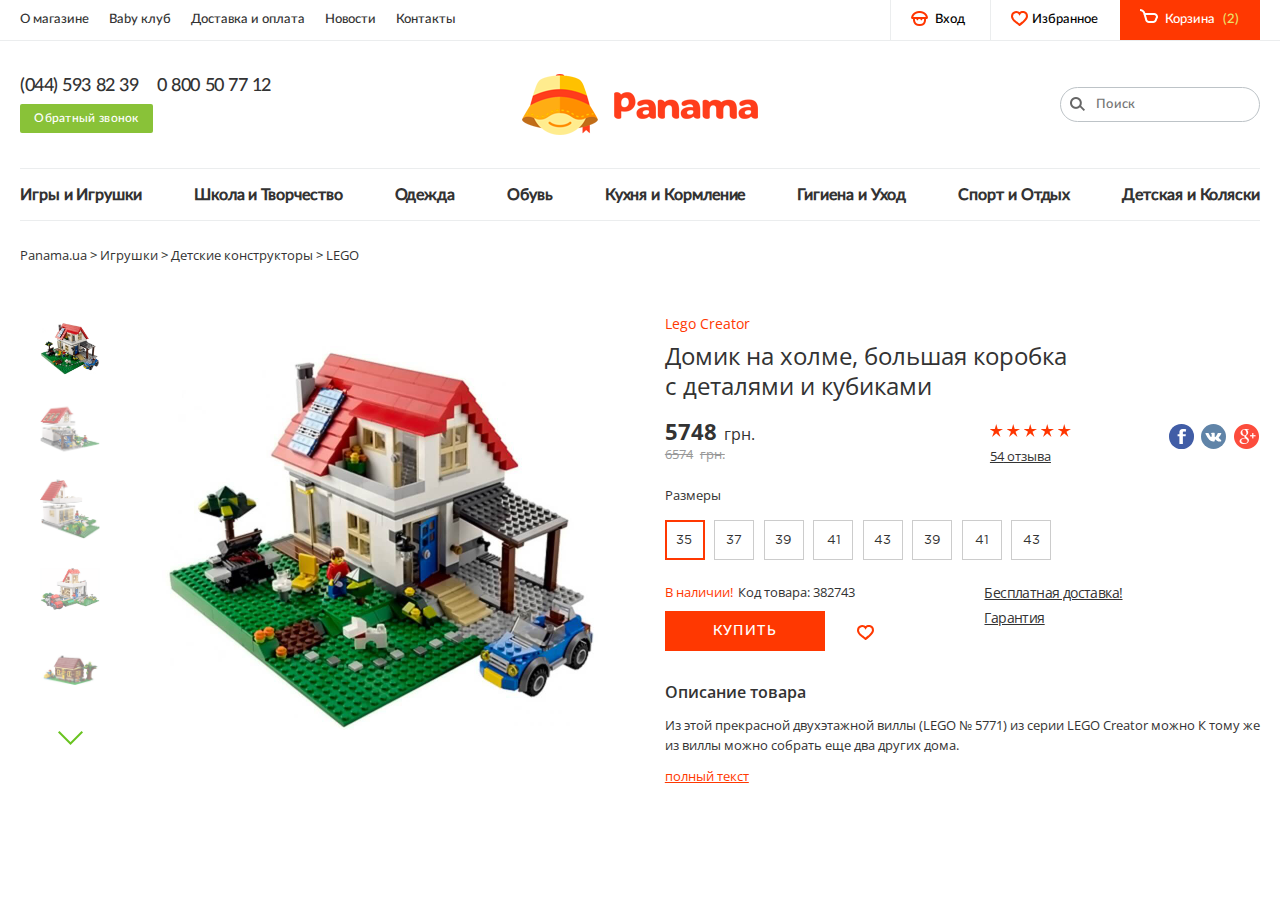
==== shop/index.html @ 935b5dc0 "changed the structure" ====
<!DOCTYPE html>
<html lang="en">

<head>
   <meta charset="UTF-8">
   <meta name="viewport" content="width=device-width, initial-scale=1.0">
   <title>Document</title>
   <style>
      @font-face {
         font-family: Lato;
         src: url(fonts/Lato-Regular.ttf);
         src: url(fonts/Lato-Medium.ttf);
      }

      @font-face {
         font-family: Gotham;
         src: url(fonts/GothamPro.ttf);
      }
   </style>
   <link href="https://fonts.googleapis.com/css?family=Open+Sans:400,600&display=swap" rel="stylesheet">
   <link rel="stylesheet" href="./styles/nullifyingStyle.css">
   <link rel="stylesheet" href="./styles/style.css">
</head>

<body>
   <div class="view container">
      <div class="header">
         <nav class="header__nav">
            <div class="header__nav-item"><a href="#">О магазине</a></div>
            <div class="header__nav-item"><a href="#">Baby клуб</a></div>
            <div class="header__nav-item"><a href="#">Доставка и оплата</a></div>
            <div class="header__nav-item"><a href="#">Новости</a></div>
            <div class="header__nav-item"><a href="#">Контакты</a></div>
         </nav>
         <div class="header__personality">
            <div class="personality__log-in">
               <a href="#">Вход</a>
            </div>
            <div class="personality__favorites">
               <a href="#">Избранное</a>
            </div>
            <div class="personality__basket">
               <a href="#">Корзина
                  <span class="personality__basket-count">(2)</span></a>
            </div>
         </div>
         <div class="header__connect">
            <div class="header__connect-contacts">
               <a class="header__connect-contact" href="tel:0445938239">(044) 593 82 39</a>
               <a class="header__connect-contact" href="tel:0800507712">0 800 50 77 12</a>
            </div>
            <div>
               <a href="#" class="header__connect-btn rus">Обратный звонок</a>
               <a href="#" class="header__connect-btn eng">Callback</a>

            </div>
         </div>
         <div class="header__logo">
            <img class="header__logo-img" src="./images/logo.png" alt="Panama">
         </div>
         <div class="header__search-field">
            <input type="text" class="header__search-field-inner" placeholder="Поиск">
         </div>
         <nav class="header__content-nav">
            <div class="burger"></div>
            <div class="header__content-nav-list">
               <div><a href="#" class="header__content-nav-item">Игры и Игрушки</a></div>
               <div><a href="#" class="header__content-nav-item">Школа и Творчество</a></div>
               <div><a href="#" class="header__content-nav-item">Одежда</a></div>
               <div><a href="#" class="header__content-nav-item">Обувь</a></div>
               <div><a href="#" class="header__content-nav-item">Кухня и Кормление</a></div>
               <div><a href="#" class="header__content-nav-item">Гигиена и Уход</a></div>
               <div><a href="#" class="header__content-nav-item">Спорт и Отдых</a></div>
               <div><a href="#" class="header__content-nav-item">Детская и Коляски</a></div>
   
            </div>
         </nav>
      </div>
      <div class="title">
         <div class="title__wrap">
            <div class="title__category">Lego Creator</div>
            <div class="title__text">Домик на холме, большая коробка с деталями и кубиками</div>
         </div>
      </div>
      <div class="slider">
         <div class="path">
            Panama.ua > Игрушки > Детские конструкторы > LEGO
         </div>
         <div class="slider__wrapper">
            <div class="slider-small">
               <div class="slider-small__item">
                  <img src="images/slides/slide1.jpg" width="60" height="60" alt="">
               </div>
               <div class="slider-small__item">
                  <img src="images/slides/slide2.jpg" width="60" height="60" alt="">
               </div>
               <div class="slider-small__item">
                  <img src="images/slides/slide3.jpg" width="60" height="60" alt="">
               </div>
               <div class="slider-small__item">
                  <img src="images/slides/slide4.jpg" width="60" height="60" alt="">
               </div>
               <div class="slider-small__item">
                  <img src="images/slides/slide5.jpg" width="60" height="60" alt="">
               </div>
               <div class="slider-small__item">
                  <img src="images/slides/slide6.jpg" width="60" height="60" alt="">
               </div>
            </div>
            <div class="slider-big">
               <div class="slider-big__item">
                  <img class="slider-big__img" src="images/slides/slide1.jpg" alt="">
               </div>
               <div class="slider-big__item">
                  <img class="slider-big__img" src="images/slides/slide2.jpg" alt="">
               </div>
               <div class="slider-big__item">
                  <img class="slider-big__img" src="images/slides/slide3.jpg" alt="">
               </div>
               <div class="slider-big__item">
                  <img class="slider-big__img" src="images/slides/slide4.jpg" alt="">
               </div>
               <div class="slider-big__item">
                  <img class="slider-big__img" src="images/slides/slide5.jpg" alt="">
               </div>
               <div class="slider-big__item">
                  <img class="slider-big__img" src="images/slides/slide6.jpg" alt="">
               </div>
            </div>
         </div>
      </div>
      <div class="about">
         <div class="about__top">
            <div class="about__top-prices">
               <div class="about__top-pricelow"><span class="cost">5748</span>грн.</div>
               <div class="about__top-pricehigh"><span class="cost">6574</span>грн.</div>
            </div>
            <div class="about__recalls">
               <ul class="about__rating">
                  <li class="about__star"></li>
                  <li class="about__star"></li>
                  <li class="about__star"></li>
                  <li class="about__star"></li>
                  <li class="about__star"></li>
               </ul>
               <a href="#" class="about__recalls-text link"><span class="about__recalls-count">54</span> отзыва</a>
            </div>
         </div>
         <div class="about__socials">
            <a href="#" class="facebook-ref"></a>
            <a href="#" class="vk-ref"></a>
            <a href="#" class="google-ref"></a>
         </div>
         <div class="about__sizes">
            <div class="about__sizes-title">Размеры</div>
            <ul class="about__sizes-list">
               <li class="about__sizes-item active">35</li>
               <li class="about__sizes-item">37</li>
               <li class="about__sizes-item">39</li>
               <li class="about__sizes-item">41</li>
               <li class="about__sizes-item">43</li>
               <li class="about__sizes-item">39</li>
               <li class="about__sizes-item">41</li>
               <li class="about__sizes-item">43</li>
            </ul>
         </div>
         <div class="about__order">
            <div class="about__order-buy">
               <div class="about__order-info">
                  <div class="about__order-availability">В наличии!</div>
                  <div>Код товара:
                     <span class="about__order-sku">382743</span></div>
               </div>
               <button class="about__order-btn">купить</button>
               <button class="about__order-like"></button>
            </div>
         </div>
         <div class="about__advantages">
            <a href="#" class="about__advantages-item link">Бесплатная доставка!</a>
            <a href="#" class="about__advantages-item link">Гарантия</a>
         </div>
         <div class="about__info">
            <div class="about__info-title">Описание товара</div>
            <p class="about__info-visible">
               Из этой прекрасной двухэтажной виллы (LEGO № 5771) из серии LEGO Creator можно К тому же из виллы можно
               собрать еще два других дома.
            </p>
            <p class="about__info-hidden">
               Дополнительные характеристики:
               - работающий дверной звонок со звуком собачьего лая
               - на верхнем этаже камин
               - на вилле есть гараж с машиной
               - на вилле есть площадка для гриля со складным креслом и садовыми растениями
               - в набор входят мини-фигурка и собака
               - 3 разных модели: из виллы можно собрать два других дома
               Размеры: 48х38х95 см
               Возраст: 8+
               Материал: пластмасса
               Производитель: Lego Creator (Дания)
               Сделано в: Дания
               Комплектация: 714 деталей
               Артикул: 5771
            </p>
            <span class="about__info-rolling-up link">полный текст</span>
         </div>
      </div>
   </div>




   <!-- Jquery connection -->
   <script src="https://code.jquery.com/jquery-3.4.1.min.js"></script>
   <!-- Slick slider connection -->
   <script src="js/slick.js"></script>
   <!-- Zoom for slider connection -->
   <script src="js/jquery.zoom.min.js"></script>
   <!-- JS connection -->
   <script src="js/script.js"></script>

</body>

</html>
---- shop/styles/nullifyingStyle.css ----
* {
   padding: 0;
   margin: 0;
   border: 0;
}

*,*::before,*::after {
   -moz-box-sizing: border-box;
   -webkit-box-sizing: border-box;
   box-sizing: border-box;
}

:focus,:active {outline: none;}

a:focus,a:active {outline: none;}

nav,footer,header,aside {display: block;}

html,body {
   height: 100%;
   width: 100%;
   font-size: 100%;
   line-height: 1;
   font-size: 14px;
   -ms-text-size-adjust: 100%;
   -ms-text-size-adjust: 100%;
   -webkit-text-size-adjust: 100%;
}

input,button,textarea {font-family: inherit;}

input::-ms-clear {display: none;}
button {cursor: pointer;}
button::-moz-focus-inner {padding: 0;border: 0;}
a, a:visited {text-decoration: none;}
/* a:hover {text-decoration: none;} mine */
ul li {list-style: none;}
img {vertical-align: top;}

h1,h2,h3,h4,h5,h6 {font-size: inherit;font-weight: 400;}

/* mine */

.link {
   text-decoration: underline;
}
---- shop/styles/style.css ----
body {
  font-family: "Lato";
  color: #333333;
}

body a {
  color: inherit;
}

.container {
  max-width: 1640px;
  margin: 0 auto;
  padding: 0 20px;
}

.container::after {
  content: "";
  position: absolute;
  left: 0;
  right: 0;
  top: 40px;
  height: 1px;
  background-color: #ebedee;
  z-index: 1001;
}

.view {
  display: -ms-grid;
  display: grid;
  -ms-grid-columns: 52% 48%;
      grid-template-columns: 52% 48%;
      grid-template-areas: "first first" "third second" "third fourth" "third fourth" "third fourth";
}

.view .header {
  -ms-grid-row: 1;
  -ms-grid-column: 1;
  -ms-grid-column-span: 2;
  grid-area: first;
  margin: 0 0 28px 0;
  display: -ms-grid;
  display: grid;
  -ms-grid-columns: 1fr 240px 1fr;
      grid-template-columns: 1fr 240px 1fr;
  -ms-grid-rows: 40px 128px 53px;
      grid-template-rows: 40px 128px 53px;
      grid-template-areas: "nav nav personality" "connect logo searchField" "contentNav contentNav contentNav";
}

.view .header__nav {
  -ms-grid-row: 1;
  -ms-grid-column: 1;
  -ms-grid-column-span: 2;
  grid-area: nav;
  display: -webkit-box;
  display: -ms-flexbox;
  display: flex;
}

.view .header__nav-item {
  font-size: 13px;
  line-height: 40px;
  margin: 0 20px 0 0;
}

.view .header__nav-item:hover {
  color: #ff3801;
  -webkit-transition: color 0.2s linear;
  transition: color 0.2s linear;
}

.view .header__personality {
  -ms-grid-row: 1;
  -ms-grid-column: 3;
  grid-area: personality;
  justify-self: end;
  display: -webkit-box;
  display: -ms-flexbox;
  display: flex;
  -webkit-box-align: center;
      -ms-flex-align: center;
          align-items: center;
  font-size: 13px;
  line-height: 40px;
}

.view .header__personality .personality__log-in {
  display: inline-block;
  width: 100px;
  text-align: center;
  border-left: 1px solid #ebedee;
  color: #000000;
  padding-left: 20px;
  position: relative;
}

.view .header__personality .personality__log-in:before {
  content: url("../images/face.png");
  position: absolute;
  top: 3px;
  left: 20px;
}

.view .header__personality .personality__favorites {
  display: inline-block;
  width: 130px;
  text-align: center;
  border-left: 1px solid #ebedee;
  color: #000000;
  padding-left: 20px;
  position: relative;
}

.view .header__personality .personality__favorites:before {
  content: url("../images/heart.svg");
  position: absolute;
  top: 3px;
  left: 20px;
}

.view .header__personality .personality__basket {
  display: -webkit-box;
  display: -ms-flexbox;
  display: flex;
  -webkit-box-pack: center;
      -ms-flex-pack: center;
          justify-content: center;
  -webkit-box-align: center;
      -ms-flex-align: center;
          align-items: center;
  width: 140px;
  height: 41px;
  text-align: center;
  cursor: pointer;
  background-color: #ff3801;
  color: #fff;
}

.view .header__personality .personality__basket:before {
  content: url("../images/basket.png");
  margin: 0 7px 0 0;
}

.view .header__personality .personality__basket .personality__basket-count {
  color: #ebe26a;
  margin: 0 0 0 5px;
}

.view .header__connect {
  -ms-grid-row: 2;
  -ms-grid-column: 1;
  grid-area: connect;
  -ms-flex-item-align: center;
      -ms-grid-row-align: center;
      align-self: center;
}

.view .header__connect-contact {
  font-size: 18px;
  line-height: 20px;
  letter-spacing: -0.45px;
  margin: 0 15px 0 0;
}

.view .header__connect-contact:hover {
  color: #ff3801;
  -webkit-transition: color 0.2s linear;
  transition: color 0.2s linear;
}

.view .header__connect-btn {
  display: block;
  width: 133px;
  height: 29px;
  border-radius: 2px;
  background-color: #89c238;
  font-size: 12px;
  letter-spacing: 0.3px;
  color: #fff;
  margin-top: 8px;
  text-align: center;
  line-height: 29px;
}

.view .header__connect-btn:hover {
  background-color: #76a731;
  -webkit-transition: background-color 0.2s linear;
  transition: background-color 0.2s linear;
}

.view .header__connect-btn:active {
  background-color: #9ddf41;
}

.view .header__connect .eng {
  display: none;
}

.view .header__logo {
  -ms-grid-row: 2;
  -ms-grid-column: 2;
  grid-area: logo;
  -ms-grid-column-align: center;
      justify-self: center;
  -ms-flex-item-align: center;
      -ms-grid-row-align: center;
      align-self: center;
  cursor: pointer;
}

.view .header__logo-img {
  max-width: 100%;
}

.view .header__search-field {
  -ms-grid-row: 2;
  -ms-grid-column: 3;
  grid-area: searchField;
  -ms-grid-column-align: end;
      justify-self: end;
  -ms-flex-item-align: center;
      -ms-grid-row-align: center;
      align-self: center;
  position: relative;
}

.view .header__search-field:before {
  content: url("../images/magnifying-glass.png");
  position: absolute;
  top: 10px;
  left: 10px;
  cursor: pointer;
}

.view .header__search-field-inner {
  width: 200px;
  height: 35px;
  border-radius: 17.5px;
  border: solid 1px #bdc3c7;
  padding: 0 0 0 35px;
  font-size: 13px;
  line-height: 35px;
  letter-spacing: 0.33px;
  color: #666666;
}

.view .header__content-nav {
  -ms-grid-row: 3;
  -ms-grid-column: 1;
  -ms-grid-column-span: 3;
  grid-area: contentNav;
  border-top: 1px solid #ebedee;
  border-bottom: 1px solid #ebedee;
}

.view .header__content-nav-list {
  display: -webkit-box;
  display: -ms-flexbox;
  display: flex;
  height: 100%;
  -webkit-box-pack: justify;
      -ms-flex-pack: justify;
          justify-content: space-between;
  -webkit-box-align: center;
      -ms-flex-align: center;
          align-items: center;
}

.view .header__content-nav-item {
  font-size: 16px;
  letter-spacing: -0.08px;
  font-weight: 600;
}

.view .header__content-nav-item:hover {
  color: #ff3801;
  -webkit-transition: color 0.2s linear;
  transition: color 0.2s linear;
}

.view .title {
  -ms-grid-row: 2;
  -ms-grid-column: 2;
  grid-area: second;
  font-family: "Open Sans";
  -ms-flex-item-align: end;
      -ms-grid-row-align: end;
      align-self: end;
  min-height: 0;
}

.view .title__wrap {
  margin: 68px 19px 0 0;
  max-width: 410px;
}

.view .title__category {
  font-size: 14px;
  margin: 0 0 10px 0;
  color: #ff3801;
}

.view .title__text {
  font-size: 24px;
  line-height: 30px;
}

.view .slider {
  -ms-grid-row: 2;
  -ms-grid-row-span: 4;
  -ms-grid-column: 1;
  grid-area: third;
}

.view .slider .path {
  font-family: "Open Sans";
  font-size: 13px;
}

.view .slider__wrapper {
  max-width: 100%;
  max-height: 100%;
  margin: auto;
  display: -webkit-box;
  display: -ms-flexbox;
  display: flex;
}

.view .slider__wrapper .slider-small {
  max-width: 60px;
  margin: 10px 0 0 20px;
  text-align: center;
}

.view .slider__wrapper .slider-small__item {
  margin: 10px 0 10px 0;
  cursor: pointer;
}

.view .slider__wrapper .slider-small .slick-list {
  overflow: hidden;
  margin: 20px 0 22px 0;
}

.view .slider__wrapper .slider-small .slick-list .slick-track {
  display: block;
}

.view .slider__wrapper .slider-small .slick-list .slick-track .slick-slide {
  opacity: 0.5;
}

.view .slider__wrapper .slider-small .slick-list .slick-track .slick-slide.slick-current, .view .slider__wrapper .slider-small .slick-list .slick-track .slick-slide:hover {
  opacity: 1;
  -webkit-transition: opacity 0.2s linear;
  transition: opacity 0.2s linear;
}

.view .slider__wrapper .slider-small .slick-arrow {
  text-align: center;
  font-size: 0;
  background: transparent;
}

.view .slider__wrapper .slider-small .slick-arrow.slick-prev {
  text-align: center;
}

.view .slider__wrapper .slider-small .slick-arrow.slick-prev::before {
  content: url("../images/arrow.png");
  display: inline-block;
  -webkit-transform: rotate(180deg);
          transform: rotate(180deg);
}

.view .slider__wrapper .slider-small .slick-arrow.slick-prev.slick-disabled {
  visibility: hidden;
}

.view .slider__wrapper .slider-small .slick-arrow.slick-next {
  text-align: center;
}

.view .slider__wrapper .slider-small .slick-arrow.slick-next::before {
  content: url("../images/arrow.png");
  display: inline-block;
  top: 10px;
}

.view .slider__wrapper .slider-small .slick-arrow.slick-next.slick-disabled {
  visibility: hidden;
}

.view .slider__wrapper .slider-big {
  margin: 60px 20px 0 20px;
  min-width: 0;
  display: -webkit-box;
  display: -ms-flexbox;
  display: flex;
  -webkit-box-flex: 1;
      -ms-flex: 1 1 auto;
          flex: 1 1 auto;
  -webkit-box-pack: center;
      -ms-flex-pack: center;
          justify-content: center;
  -webkit-box-align: center;
      -ms-flex-align: center;
          align-items: center;
}

.view .slider__wrapper .slider-big .slick-list {
  max-width: 440px;
  overflow: hidden;
}

.view .slider__wrapper .slider-big .slick-list .slick-track {
  display: -webkit-box;
  display: -ms-flexbox;
  display: flex;
}

.view .slider__wrapper .slider-big__img {
  max-width: 100%;
}

.view .about {
  -ms-grid-row: 3;
  -ms-grid-row-span: 3;
  -ms-grid-column: 2;
  grid-area: fourth;
  font-family: "Open Sans";
  margin: 20px 0 0 0;
  min-height: 415px;
  display: -ms-grid;
  display: grid;
  -ms-grid-columns: 1fr 1fr 1fr 1fr 1fr 1fr 1fr;
      grid-template-columns: 1fr 1fr 1fr 1fr 1fr 1fr 1fr;
  -ms-grid-rows: 66px 99px 98px 1fr;
      grid-template-rows: 66px 99px 98px 1fr;
      grid-template-areas: "top top top top top socials socials" "sizes sizes sizes sizes sizes sizes sizes" "order order order advantages advantages advantages advantages" "info info info info info info info";
}

.view .about__star {
  display: inline-block;
  content: url("../images/star.png");
}

.view .about .facebook-ref {
  content: url("../images/social-refs/facebook.svg");
}

.view .about .facebook-ref:hover {
  opacity: 0.7;
  -webkit-transition: opacity 0.2s linear;
  transition: opacity 0.2s linear;
}

.view .about .vk-ref {
  content: url("../images/social-refs/vk.svg");
  margin: 0 3.5px;
}

.view .about .vk-ref:hover {
  opacity: 0.7;
  -webkit-transition: opacity 0.2s linear;
  transition: opacity 0.2s linear;
}

.view .about .google-ref {
  content: url("../images/social-refs/google.png");
}

.view .about .google-ref:hover {
  opacity: 0.7;
  -webkit-transition: opacity 0.2s linear;
  transition: opacity 0.2s linear;
}

.view .about__top {
  -ms-grid-row: 1;
  -ms-grid-column: 1;
  -ms-grid-column-span: 5;
  grid-area: top;
  display: -webkit-box;
  display: -ms-flexbox;
  display: flex;
  -webkit-box-pack: justify;
      -ms-flex-pack: justify;
          justify-content: space-between;
  margin: 0 0 22px 0;
}

.view .about__top-pricelow {
  font-size: 16px;
  line-height: 20px;
}

.view .about__top-pricelow .cost {
  font-size: 22px;
  font-weight: 700;
  margin: 0 7px 0 0;
}

.view .about__top-pricehigh {
  font-size: 13px;
  line-height: 20px;
  color: #999999;
  text-decoration: line-through;
}

.view .about__top-pricehigh .cost {
  margin: 0 7px 0 0;
}

.view .about__recalls {
  margin: 3px 19px 0 20%;
}

.view .about__recalls-text {
  font-size: 13px;
  line-height: 34px;
}

.view .about__socials {
  -ms-grid-row: 1;
  -ms-grid-column: 6;
  -ms-grid-column-span: 2;
  grid-area: socials;
  -ms-grid-column-align: end;
      justify-self: end;
  margin: 3px 1px 0 0;
}

.view .about__sizes {
  -ms-grid-row: 2;
  -ms-grid-column: 1;
  -ms-grid-column-span: 7;
  grid-area: sizes;
  font-size: 13px;
  margin: 2px 0 29px 0;
}

.view .about__sizes-title {
  margin: 0 0 18px 0;
}

.view .about__sizes-item {
  font-family: "Gotham";
  width: 40px;
  height: 40px;
  border: 1px solid #ccc;
  display: -webkit-inline-box;
  display: -ms-inline-flexbox;
  display: inline-flex;
  -webkit-box-align: center;
      -ms-flex-align: center;
          align-items: center;
  -webkit-box-pack: center;
      -ms-flex-pack: center;
          justify-content: center;
  cursor: pointer;
  margin: 0 6.5px 0 0;
}

.view .about__sizes-item.active {
  border: 2px solid #ff3801;
}

.view .about__order {
  -ms-grid-row: 3;
  -ms-grid-column: 1;
  -ms-grid-column-span: 3;
  grid-area: order;
  display: -webkit-box;
  display: -ms-flexbox;
  display: flex;
  -webkit-box-pack: justify;
      -ms-flex-pack: justify;
          justify-content: space-between;
  font-size: 13px;
  margin: 0 0 33px 0;
}

.view .about__order-buy {
  width: 100%;
}

.view .about__order-info {
  display: -webkit-box;
  display: -ms-flexbox;
  display: flex;
  -ms-flex-wrap: wrap;
      flex-wrap: wrap;
  margin: 0 0 12px 0;
}

.view .about__order-availability {
  color: #ff3801;
  margin: 0 5px 0 0;
}

.view .about__order-like {
  position: relative;
}

.view .about__order-like::after {
  content: url("../images/heart.svg");
  width: 17px;
  height: 17px;
  position: absolute;
  right: -46px;
  top: -10px;
  cursor: pointer;
}

.view .about__order-btn {
  width: 160px;
  height: 40px;
  background: #ff3801;
  color: #ffffff;
  text-transform: uppercase;
  font-size: 14px;
  letter-spacing: 1.4px;
  font-family: "Lato";
}

.view .about__order-btn:hover {
  background: #e63301;
  -webkit-transition: background-color 0.2s linear;
  transition: background-color 0.2s linear;
}

.view .about__order-btn:active {
  background: #ff5f32;
}

.view .about__order-advantages {
  margin: 0 20px;
  white-space: nowrap;
}

.view .about__advantages {
  -ms-grid-row: 3;
  -ms-grid-column: 4;
  -ms-grid-column-span: 4;
  grid-area: advantages;
  margin: 0 0 0 19%;
  letter-spacing: -0.6px;
}

.view .about__advantages-item {
  display: block;
  margin: 0 0 11px 0;
}

.view .about__advantages-item:hover {
  color: #ff3801;
}

.view .about__info {
  -ms-grid-row: 4;
  -ms-grid-column: 1;
  -ms-grid-column-span: 7;
  grid-area: info;
}

.view .about__info-title {
  font-size: 16px;
  font-weight: 600;
  margin: 0 0 15px 0;
}

.view .about__info-visible {
  line-height: 20px;
  font-size: 13px;
}

.view .about__info-hidden {
  display: none;
  line-height: 20px;
  font-size: 13px;
}

.view .about__info-rolling-up {
  display: inline-block;
  color: #ff3801;
  cursor: pointer;
  margin: 15px 0 34px 0;
  font-size: 13px;
}

/* tablet 1000px */
@media (max-width: 1000px) {
  .container {
    padding: 0;
  }
  .container::before {
    content: "";
    position: absolute;
    left: 0;
    right: 0;
    top: 100px;
    height: 1px;
    background-color: #ebedee;
    z-index: 1001;
  }
  body.lock {
    overflow: hidden;
  }
  .view .header {
    -ms-grid-columns: 1fr 1fr 1fr 1fr 1fr 1fr 1fr 1fr 1fr 1fr 1fr 1fr 1fr 1fr 1fr 1fr 1fr;
        grid-template-columns: 1fr 1fr 1fr 1fr 1fr 1fr 1fr 1fr 1fr 1fr 1fr 1fr 1fr 1fr 1fr 1fr 1fr;
    -ms-grid-rows: 40px 60px;
        grid-template-rows: 40px 60px;
        grid-template-areas: "nav nav nav nav nav nav nav nav connect connect connect connect connect connect connect connect connect" "contentNav searchField . logo logo logo logo logo logo logo logo logo logo logo personality personality personality";
    margin: 0;
    max-width: 100%;
    z-index: 1000;
    background: #fff !important;
  }
  .view .header__nav {
    padding: 0 0 0 18px;
  }
  .view .header__nav-item:last-child {
    display: none;
  }
  .view .header__connect {
    display: -webkit-box;
    display: -ms-flexbox;
    display: flex;
    justify-self: end;
  }
  .view .header__connect-contact {
    font-size: 16px;
    line-height: 40px;
  }
  .view .header__connect-btn {
    width: 180px;
    height: 40px;
    line-height: 40px;
    margin: 0;
    font-size: 16px;
    border-radius: 0;
  }
  .view .header__content-nav {
    border: none;
    width: 60px;
    /* Burger menu */
  }
  .view .header__content-nav-list {
    position: fixed;
    background: #fff;
    padding: 110px 25px 15px 25px;
    display: block;
    left: -100%;
    top: 0;
    width: 100%;
    height: 100%;
    z-index: -1;
    text-align: center;
    -webkit-transition: all 0.5s ease 0s;
    transition: all 0.5s ease 0s;
    overflow: auto;
  }
  .view .header__content-nav .burger {
    display: -webkit-box;
    display: -ms-flexbox;
    display: flex;
    height: 100%;
    width: 100%;
    border-right: 1px solid #ebedee;
    -webkit-box-pack: center;
        -ms-flex-pack: center;
            justify-content: center;
    -webkit-box-align: center;
        -ms-flex-align: center;
            align-items: center;
  }
  .view .header__content-nav .burger::before {
    content: url("../../images/burger/burgMenu.svg");
  }
  .view .header__content-nav .burger.active::before {
    content: url("../../images/burger/burgCross.svg");
  }
  .view .header__content-nav-list.active {
    left: 0;
  }
  .view .header__content-nav-item {
    display: block;
    border-radius: 5px;
    border: 3px solid #ff3801;
    margin-top: 5px;
    background: #fbab95;
    -webkit-box-shadow: 0 0 15px #fbab95;
            box-shadow: 0 0 15px #fbab95;
    line-height: 35px;
  }
  .view .header__search-field {
    -ms-grid-column-align: start;
        justify-self: start;
    width: 60px;
    height: 60px;
    border-right: 1px solid #ebedee;
  }
  .view .header__search-field::before {
    content: url("../../images/magnifying-glass-orange.png");
    top: 18.5px;
    left: 19.5px;
  }
  .view .header__search-field-inner {
    display: none;
  }
  .view .header__logo {
    width: 171px;
  }
  .view .header__personality {
    line-height: 0px;
  }
  .view .header__personality .personality__log-in {
    font-size: 0;
    width: 60px;
    height: 60px;
    padding-left: 0;
    -webkit-box-ordinal-group: 3;
        -ms-flex-order: 2;
            order: 2;
  }
  .view .header__personality .personality__log-in:before {
    -webkit-transform: scale(1.4);
            transform: scale(1.4);
    top: 22.5px;
    left: 21.5px;
  }
  .view .header__personality .personality__favorites {
    font-size: 0;
    width: 60px;
    height: 60px;
    padding-left: 0;
    -webkit-box-ordinal-group: 2;
        -ms-flex-order: 1;
            order: 1;
  }
  .view .header__personality .personality__favorites:before {
    -webkit-transform: scale(1.4);
            transform: scale(1.4);
    top: 22.5px;
    left: 21.5px;
  }
  .view .header__personality .personality__basket {
    font-size: 0;
    width: 60px;
    height: 60px;
    background-color: #fff;
    border-left: 1px solid #ebedee;
    border-top: 1px solid #ebedee;
    -webkit-box-ordinal-group: 4;
        -ms-flex-order: 3;
            order: 3;
  }
  .view .header__personality .personality__basket:before {
    content: url("../../images/basket-orange.png");
    margin: 0;
  }
  .view .title__wrap {
    margin: 45px 19px 0 0;
  }
  .view .slider .path {
    display: none;
  }
  .view .slider__wrapper .slider-small .slick-list {
    margin: 0 0 2px 0;
  }
  .view .slider__wrapper .slider-big {
    max-width: 400px;
    margin: 35px 20px 0 20px;
  }
  .view .about {
    margin: 20px 19px 0 0;
    -ms-grid-rows: 66px 98px 1fr;
        grid-template-rows: 66px 98px 1fr;
        grid-template-areas: "top top top top socials socials ." "order order order order advantages advantages advantages" "info info info info info info info";
  }
  .view .about__recalls {
    margin: 3px 3px 0 20%;
  }
  .view .about__socials {
    margin: 10px 5px 0 0;
  }
  .view .about__sizes {
    display: none;
    grid-area: unset;
  }
  .view .about__order {
    margin: 6px 0 33px 0;
  }
  .view .about__advantages {
    margin: 5px 0 0 19%;
  }
  .view .about__info {
    margin: 5px 0 0 0;
  }
}

/* tablet 900px */
@media (max-width: 900px) {
  .container::before {
    position: fixed;
  }
  .container::after {
    position: fixed;
  }
  .view .header {
    position: fixed;
    width: 100%;
    top: 0;
    left: 0;
    z-index: 1000;
        grid-template-areas: "connect connect connect connect connect connect connect connect connect connect connect connect connect connect connect connect connect" "contentNav searchField . logo logo logo logo logo logo logo logo logo logo logo personality personality personality";
  }
  .view .header__nav {
    grid-area: unset;
  }
  .view .header__nav-item {
    display: none;
  }
  .view .header__connect {
    -ms-grid-column-align: stretch;
        justify-self: stretch;
    -webkit-box-pack: justify;
        -ms-flex-pack: justify;
            justify-content: space-between;
  }
  .view .header__connect-contacts {
    margin: 0 0 0 18px;
  }
  .view .title {
    margin: 100px 0 0 0;
  }
  .view .slider {
    margin: 100px 0 0 0;
  }
  .view .about {
        grid-template-areas: "top top top top top socials socials" "order order order order advantages advantages advantages" "info info info info info info info";
  }
  .view .about__recalls {
    margin: 3px 19px 0 20%;
  }
  .view .about__advantages {
    margin: 5px 0 0 10%;
  }
}

/* tablet 768px */
@media (max-width: 768px) {
  .view {
    -ms-grid-columns: 100%;
        grid-template-columns: 100%;
        grid-template-areas: "first" "second" "third" "fourth";
  }
  .view .header {
        grid-template-areas: "connect connect connect connect connect connect connect connect connect connect connect connect connect connect connect connect connect" "contentNav contentNav . logo logo logo logo logo logo logo logo logo logo logo personality personality personality";
  }
  .view .header__connect-btn {
    width: 160px;
  }
  .view .header__search-field {
    grid-area: unset;
    display: none;
  }
  .view .header__personality .personality__log-in {
    grid-area: unset;
    display: none;
  }
  .view .header__personality .personality__favorites {
    grid-area: unset;
    display: none;
  }
  .view .title__wrap {
    margin: 28px 19px 0 18px;
    max-width: 100%;
  }
  .view .slider {
    margin: 0;
  }
  .view .slider__wrapper .slider-big {
    max-width: 100%;
  }
  .view .about {
    margin: 0 19px;
    -ms-grid-columns: 52% 48%;
        grid-template-columns: 52% 48%;
    -ms-grid-rows: 56px 97px 1fr 101px;
        grid-template-rows: 56px 97px 1fr 101px;
        grid-template-areas: "top top" "order order" "info info" "advantages socials";
  }
  .view .about__top {
    margin: 0;
    -ms-flex-item-align: end;
        -ms-grid-row-align: end;
        align-self: end;
  }
  .view .about__recalls {
    margin: 0;
  }
  .view .about__socials {
    margin: 1px 1px 0 0;
  }
  .view .about .facebook-ref,
  .view .about .vk-ref,
  .view .about .google-ref {
    width: 30px;
    height: 30px;
  }
  .view .about__order-buy {
    display: -webkit-box;
    display: -ms-flexbox;
    display: flex;
    -ms-flex-wrap: wrap;
        flex-wrap: wrap;
  }
  .view .about__order-info {
    margin: 21px 0 0 0;
    -webkit-box-ordinal-group: 3;
        -ms-flex-order: 2;
            order: 2;
    font-size: 12px;
  }
  .view .about__order-like {
    -webkit-box-ordinal-group: 4;
        -ms-flex-order: 3;
            order: 3;
    width: 100%;
  }
  .view .about__order-like::after {
    right: 3px;
    top: -17px;
  }
  .view .about__order-btn {
    -webkit-box-ordinal-group: 2;
        -ms-flex-order: 1;
            order: 1;
    width: 100%;
    font-size: 12px;
    letter-spacing: 0.6px;
  }
  .view .about__info-title {
    margin: 0 0 24px 0;
  }
  .view .about__info-rolling-up {
    margin: 24px 0 27px 0;
  }
  .view .about__advantages {
    margin: 0;
  }
  .view .about__advantages-item {
    margin: 0 0 7px 0;
  }
}

/* mobile phone 425px */
@media (max-width: 426px) {
  /* 425.6????? */
  .container::after {
    top: 30px;
  }
  .container::before {
    top: 80px;
  }
  .view .header {
    -ms-grid-rows: 30px 50px;
        grid-template-rows: 30px 50px;
        grid-template-areas: "connect connect connect connect connect connect connect connect connect connect connect connect connect connect connect connect connect" "contentNav contentNav . logo logo logo logo logo logo logo logo logo logo logo personality personality personality";
  }
  .view .header__connect-contacts {
    margin: 0 0 0 13px;
  }
  .view .header__connect-contact {
    font-size: 14px;
    line-height: 30px;
  }
  .view .header__connect-btn {
    width: 80px;
    height: 30px;
    line-height: 30px;
    font-size: 14px;
  }
  .view .header__connect .rus {
    display: none;
  }
  .view .header__connect .eng {
    display: block;
  }
  .view .header__logo {
    width: 142px;
  }
  .view .header__personality .personality__basket {
    width: 50px;
    height: 50px;
  }
  .view .header__content-nav {
    width: 50px;
  }
  .view .title {
    margin: 80px 0 0 0;
  }
  .view .slider-small {
    display: none;
  }
  .view .slider-big {
    margin: 14px 20px;
  }
}
/*# sourceMappingURL=style.css.map */
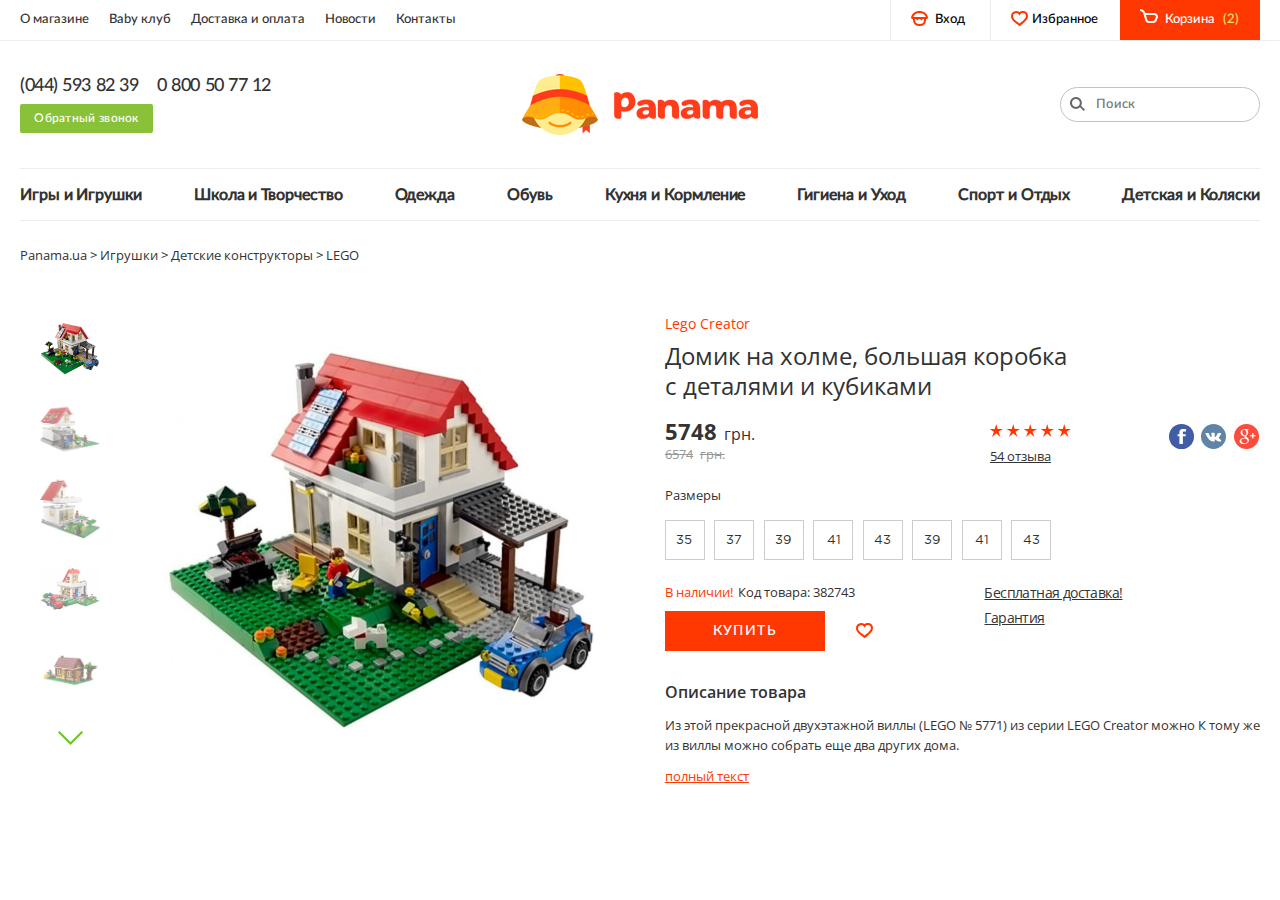
==== commit ee30c10d: "Last solutions without #4" ====
--- a/shop/index.html
+++ b/shop/index.html
@@ -18,8 +18,11 @@
       }
    </style>
    <link href="https://fonts.googleapis.com/css?family=Open+Sans:400,600&display=swap" rel="stylesheet">
+
+   <link rel="stylesheet" href="./styles/jquery.fancybox.min.css">
+
    <link rel="stylesheet" href="./styles/nullifyingStyle.css">
-   <link rel="stylesheet" href="./styles/style.css">
+   <link rel="stylesheet" href="./styles/main.css">
 </head>
 
 <body>
@@ -50,8 +53,9 @@
                <a class="header__connect-contact" href="tel:0800507712">0 800 50 77 12</a>
             </div>
             <div>
-               <a href="#" class="header__connect-btn rus">Обратный звонок</a>
-               <a href="#" class="header__connect-btn eng">Callback</a>
+               <a data-fancybox data-src="#modal" href="#" class="header__connect-btn rus">Обратный звонок</a>
+               <a data-fancybox data-src="#modal" href="javascript:;" href="#"
+                  class="header__connect-btn eng">Callback</a>
 
             </div>
          </div>
@@ -72,7 +76,7 @@
                <div><a href="#" class="header__content-nav-item">Гигиена и Уход</a></div>
                <div><a href="#" class="header__content-nav-item">Спорт и Отдых</a></div>
                <div><a href="#" class="header__content-nav-item">Детская и Коляски</a></div>
-   
+
             </div>
          </nav>
       </div>
@@ -109,22 +113,34 @@
             </div>
             <div class="slider-big">
                <div class="slider-big__item">
-                  <img class="slider-big__img" src="images/slides/slide1.jpg" alt="">
-               </div>
-               <div class="slider-big__item">
-                  <img class="slider-big__img" src="images/slides/slide2.jpg" alt="">
-               </div>
-               <div class="slider-big__item">
-                  <img class="slider-big__img" src="images/slides/slide3.jpg" alt="">
-               </div>
-               <div class="slider-big__item">
-                  <img class="slider-big__img" src="images/slides/slide4.jpg" alt="">
-               </div>
-               <div class="slider-big__item">
-                  <img class="slider-big__img" src="images/slides/slide5.jpg" alt="">
-               </div>
-               <div class="slider-big__item">
-                  <img class="slider-big__img" src="images/slides/slide6.jpg" alt="">
+                  <a data-fancybox href="images/slides/slide1.jpg">
+                     <img class="slider-big__img" src="images/slides/slide1.jpg">
+                  </a>
+               </div>
+               <div class="slider-big__item">
+                  <a data-fancybox href="images/slides/slide2.jpg">
+                     <img class="slider-big__img" src="images/slides/slide2.jpg">
+                  </a>
+               </div>
+               <div class="slider-big__item">
+                  <a data-fancybox href="images/slides/slide3.jpg">
+                     <img class="slider-big__img" src="images/slides/slide3.jpg">
+                  </a>
+               </div>
+               <div class="slider-big__item">
+                  <a data-fancybox href="images/slides/slide4.jpg">
+                     <img class="slider-big__img" src="images/slides/slide4.jpg">
+                  </a>
+               </div>
+               <div class="slider-big__item">
+                  <a data-fancybox href="images/slides/slide5.jpg">
+                     <img class="slider-big__img" src="images/slides/slide5.jpg">
+                  </a>
+               </div>
+               <div class="slider-big__item">
+                  <a data-fancybox href="images/slides/slide6.jpg">
+                     <img class="slider-big__img" src="images/slides/slide6.jpg">
+                  </a>
                </div>
             </div>
          </div>
@@ -154,7 +170,7 @@
          <div class="about__sizes">
             <div class="about__sizes-title">Размеры</div>
             <ul class="about__sizes-list">
-               <li class="about__sizes-item active">35</li>
+               <li class="about__sizes-item">35</li>
                <li class="about__sizes-item">37</li>
                <li class="about__sizes-item">39</li>
                <li class="about__sizes-item">41</li>
@@ -206,6 +222,15 @@
       </div>
    </div>
 
+   <!-- Modal window for callback -->
+   <div id="modal">
+      <form>
+         <input type="text" placeholder="Ваше имя">
+         <input type="text" placeholder="Ваш телефон">
+         <input type="submit" value="Отправить">
+      </form>
+   </div>
+
 
 
 
@@ -213,8 +238,8 @@
    <script src="https://code.jquery.com/jquery-3.4.1.min.js"></script>
    <!-- Slick slider connection -->
    <script src="js/slick.js"></script>
-   <!-- Zoom for slider connection -->
-   <script src="js/jquery.zoom.min.js"></script>
+   <!-- Fancybox connection -->
+   <script src="js/jquery.fancybox.min.js"></script>
    <!-- JS connection -->
    <script src="js/script.js"></script>
 
--- a/shop/styles/main.css
+++ b/shop/styles/main.css
@@ -0,0 +1,1187 @@
+/* Main styles start */
+body {
+  font-family: Lato, sans-serif;
+  color: #333333;
+  min-width: 320px;
+}
+
+body a {
+  color: inherit;
+}
+
+.container {
+  max-width: 1640px;
+  margin: 0 auto;
+  padding: 0 20px;
+}
+
+.container::after {
+  content: "";
+  position: absolute;
+  left: 0;
+  right: 0;
+  top: 40px;
+  height: 1px;
+  background-color: #ebedee;
+  z-index: 1001;
+}
+
+/* Modal window for callback start */
+#modal {
+  display: none;
+  width: 300px;
+  cursor: auto;
+}
+
+#modal input {
+  display: block;
+  width: 100%;
+  margin-bottom: 20px;
+  outline: none;
+  height: 38px;
+  border: 1px solid #e6e6e6;
+  padding: 0px 10px;
+}
+
+#modal input[type="submit"] {
+  background-color: #ff3801;
+  border: none;
+  cursor: pointer;
+}
+
+/* Modal window for callback end */
+.view {
+  display: -ms-grid;
+  display: grid;
+  -ms-grid-columns: 52% 48%;
+      grid-template-columns: 52% 48%;
+      grid-template-areas: "first first"+ "third second"+ "third fourth"+ "third fourth"+ "third fourth";
+}
+
+.view .header {
+  -ms-grid-row: 1;
+  -ms-grid-column: 1;
+  -ms-grid-column-span: 2;
+  grid-area: first;
+  margin: 0 0 28px 0;
+  display: -ms-grid;
+  display: grid;
+  -ms-grid-columns: 1fr 240px 1fr;
+      grid-template-columns: 1fr 240px 1fr;
+  -ms-grid-rows: 40px 128px 53px;
+      grid-template-rows: 40px 128px 53px;
+      grid-template-areas: "nav nav personality"+ "connect logo searchField"+ "contentNav contentNav contentNav";
+}
+
+.view .header__nav {
+  -ms-grid-row: 1;
+  -ms-grid-column: 1;
+  -ms-grid-column-span: 2;
+  grid-area: nav;
+  display: -webkit-box;
+  display: -ms-flexbox;
+  display: flex;
+}
+
+.view .header__nav-item {
+  font-size: 13px;
+  line-height: 40px;
+  margin: 0 20px 0 0;
+}
+
+.view .header__nav-item:hover {
+  color: #ff3801;
+  -webkit-transition: color 0.2s linear;
+  transition: color 0.2s linear;
+}
+
+.view .header__personality {
+  -ms-grid-row: 1;
+  -ms-grid-column: 3;
+  grid-area: personality;
+  justify-self: end;
+  display: -webkit-box;
+  display: -ms-flexbox;
+  display: flex;
+  -webkit-box-align: center;
+      -ms-flex-align: center;
+          align-items: center;
+  font-size: 13px;
+  line-height: 40px;
+}
+
+.view .header__personality .personality__log-in {
+  display: inline-block;
+  width: 100px;
+  text-align: center;
+  border-left: 1px solid #ebedee;
+  color: #000000;
+  padding-left: 20px;
+  position: relative;
+}
+
+.view .header__personality .personality__log-in:before {
+  content: url("../images/face.png");
+  position: absolute;
+  top: 3px;
+  left: 20px;
+}
+
+.view .header__personality .personality__log-in:hover {
+  color: #ff3801;
+  -webkit-transition: color 0.2s linear;
+  transition: color 0.2s linear;
+}
+
+.view .header__personality .personality__favorites {
+  display: inline-block;
+  width: 130px;
+  text-align: center;
+  border-left: 1px solid #ebedee;
+  color: #000000;
+  padding-left: 20px;
+  position: relative;
+}
+
+.view .header__personality .personality__favorites:before {
+  content: url("../images/heart.svg");
+  position: absolute;
+  top: 3px;
+  left: 20px;
+}
+
+.view .header__personality .personality__favorites:hover {
+  color: #ff3801;
+  -webkit-transition: color 0.2s linear;
+  transition: color 0.2s linear;
+}
+
+.view .header__personality .personality__basket {
+  display: -webkit-box;
+  display: -ms-flexbox;
+  display: flex;
+  -webkit-box-pack: center;
+      -ms-flex-pack: center;
+          justify-content: center;
+  -webkit-box-align: center;
+      -ms-flex-align: center;
+          align-items: center;
+  width: 140px;
+  height: 41px;
+  text-align: center;
+  cursor: pointer;
+  background-color: #ff3801;
+  color: #fff;
+}
+
+.view .header__personality .personality__basket:before {
+  content: url("../images/basket.png");
+  margin: 0 7px 0 0;
+}
+
+.view .header__personality .personality__basket .personality__basket-count {
+  color: #ebe26a;
+  margin: 0 0 0 5px;
+}
+
+.view .header__personality .personality__basket:hover {
+  background: #e63301;
+  -webkit-transition: background-color 0.2s linear;
+  transition: background-color 0.2s linear;
+}
+
+.view .header__personality .personality__basket:active {
+  background: #ff5f32;
+}
+
+.view .header__connect {
+  -ms-grid-row: 2;
+  -ms-grid-column: 1;
+  grid-area: connect;
+  -ms-flex-item-align: center;
+      -ms-grid-row-align: center;
+      align-self: center;
+}
+
+.view .header__connect-contact {
+  font-size: 18px;
+  line-height: 20px;
+  letter-spacing: -0.45px;
+  margin: 0 15px 0 0;
+}
+
+.view .header__connect-contact:hover {
+  color: #ff3801;
+  -webkit-transition: color 0.2s linear;
+  transition: color 0.2s linear;
+}
+
+.view .header__connect-btn {
+  display: block;
+  width: 133px;
+  height: 29px;
+  border-radius: 2px;
+  background-color: #89c238;
+  font-size: 12px;
+  letter-spacing: 0.3px;
+  color: #fff;
+  margin-top: 8px;
+  text-align: center;
+  line-height: 29px;
+}
+
+.view .header__connect-btn:hover {
+  background-color: #76a731;
+  -webkit-transition: background-color 0.2s linear;
+  transition: background-color 0.2s linear;
+}
+
+.view .header__connect-btn:active {
+  background-color: #9ddf41;
+}
+
+.view .header__connect .eng {
+  display: none;
+}
+
+.view .header__logo {
+  -ms-grid-row: 2;
+  -ms-grid-column: 2;
+  grid-area: logo;
+  -ms-grid-column-align: center;
+      justify-self: center;
+  -ms-flex-item-align: center;
+      -ms-grid-row-align: center;
+      align-self: center;
+  cursor: pointer;
+}
+
+.view .header__logo-img {
+  max-width: 100%;
+}
+
+.view .header__search-field {
+  -ms-grid-row: 2;
+  -ms-grid-column: 3;
+  grid-area: searchField;
+  -ms-grid-column-align: end;
+      justify-self: end;
+  -ms-flex-item-align: center;
+      -ms-grid-row-align: center;
+      align-self: center;
+  position: relative;
+}
+
+.view .header__search-field:before {
+  content: url("../images/magnifying-glass.png");
+  position: absolute;
+  top: 10px;
+  left: 10px;
+  cursor: pointer;
+}
+
+.view .header__search-field-inner {
+  width: 200px;
+  height: 35px;
+  border-radius: 17.5px;
+  border: solid 1px #bdc3c7;
+  padding: 0 0 0 35px;
+  font-size: 13px;
+  line-height: 35px;
+  letter-spacing: 0.33px;
+  color: #666666;
+}
+
+.view .header__content-nav {
+  -ms-grid-row: 3;
+  -ms-grid-column: 1;
+  -ms-grid-column-span: 3;
+  grid-area: contentNav;
+  border-top: 1px solid #ebedee;
+  border-bottom: 1px solid #ebedee;
+}
+
+.view .header__content-nav-list {
+  display: -webkit-box;
+  display: -ms-flexbox;
+  display: flex;
+  height: 100%;
+  -webkit-box-pack: justify;
+      -ms-flex-pack: justify;
+          justify-content: space-between;
+  -webkit-box-align: center;
+      -ms-flex-align: center;
+          align-items: center;
+}
+
+.view .header__content-nav-item {
+  font-size: 16px;
+  letter-spacing: -0.08px;
+  font-weight: 600;
+}
+
+.view .header__content-nav-item:hover {
+  color: #ff3801;
+  -webkit-transition: color 0.2s linear;
+  transition: color 0.2s linear;
+}
+
+.view .title {
+  -ms-grid-row: 2;
+  -ms-grid-column: 2;
+  grid-area: second;
+  font-family: "Open Sans", sans-serif;
+  -ms-flex-item-align: end;
+      -ms-grid-row-align: end;
+      align-self: end;
+  min-height: 0;
+}
+
+.view .title__wrap {
+  margin: 68px 19px 0 0;
+  max-width: 410px;
+}
+
+.view .title__category {
+  font-size: 14px;
+  margin: 0 0 10px 0;
+  color: #ff3801;
+}
+
+.view .title__text {
+  font-size: 24px;
+  line-height: 30px;
+}
+
+.view .slider {
+  -ms-grid-row: 2;
+  -ms-grid-row-span: 4;
+  -ms-grid-column: 1;
+  grid-area: third;
+}
+
+.view .slider .path {
+  font-family: "Open Sans", sans-serif;
+  font-size: 13px;
+}
+
+.view .slider__wrapper {
+  max-width: 100%;
+  max-height: 100%;
+  margin: auto;
+  display: -webkit-box;
+  display: -ms-flexbox;
+  display: flex;
+}
+
+.view .slider__wrapper .slider-small {
+  max-width: 60px;
+  margin: 10px 0 0 20px;
+  text-align: center;
+}
+
+.view .slider__wrapper .slider-small__item {
+  margin: 10px 0 10px 0;
+  cursor: pointer;
+}
+
+.view .slider__wrapper .slider-small .slick-list {
+  overflow: hidden;
+  margin: 20px 0 22px 0;
+}
+
+.view .slider__wrapper .slider-small .slick-list .slick-track {
+  display: block;
+}
+
+.view .slider__wrapper .slider-small .slick-list .slick-track .slick-slide {
+  opacity: 0.5;
+}
+
+.view .slider__wrapper .slider-small .slick-list .slick-track .slick-slide.slick-current, .view .slider__wrapper .slider-small .slick-list .slick-track .slick-slide:hover {
+  opacity: 1;
+  -webkit-transition: opacity 0.2s linear;
+  transition: opacity 0.2s linear;
+}
+
+.view .slider__wrapper .slider-small .slick-arrow {
+  text-align: center;
+  font-size: 0;
+  background: transparent;
+}
+
+.view .slider__wrapper .slider-small .slick-arrow.slick-prev {
+  text-align: center;
+}
+
+.view .slider__wrapper .slider-small .slick-arrow.slick-prev::before {
+  content: url("../images/arrow.png");
+  display: inline-block;
+  -webkit-transform: rotate(180deg);
+          transform: rotate(180deg);
+}
+
+.view .slider__wrapper .slider-small .slick-arrow.slick-prev.slick-disabled {
+  visibility: hidden;
+}
+
+.view .slider__wrapper .slider-small .slick-arrow.slick-next {
+  text-align: center;
+}
+
+.view .slider__wrapper .slider-small .slick-arrow.slick-next::before {
+  content: url("../images/arrow.png");
+  display: inline-block;
+  top: 10px;
+}
+
+.view .slider__wrapper .slider-small .slick-arrow.slick-next.slick-disabled {
+  visibility: hidden;
+}
+
+.view .slider__wrapper .slider-big {
+  margin: 60px 20px 0 20px;
+  min-width: 0;
+  display: -webkit-box;
+  display: -ms-flexbox;
+  display: flex;
+  -webkit-box-flex: 1;
+      -ms-flex: 1 1 auto;
+          flex: 1 1 auto;
+  -webkit-box-pack: center;
+      -ms-flex-pack: center;
+          justify-content: center;
+  -webkit-box-align: center;
+      -ms-flex-align: center;
+          align-items: center;
+}
+
+.view .slider__wrapper .slider-big .slick-list {
+  max-width: 440px;
+  overflow: hidden;
+}
+
+.view .slider__wrapper .slider-big .slick-list .slick-track {
+  display: -webkit-box;
+  display: -ms-flexbox;
+  display: flex;
+}
+
+.view .slider__wrapper .slider-big__img {
+  max-width: 100%;
+}
+
+.view .about {
+  -ms-grid-row: 3;
+  -ms-grid-row-span: 3;
+  -ms-grid-column: 2;
+  grid-area: fourth;
+  font-family: "Open Sans", sans-serif;
+  margin: 20px 0 0 0;
+  min-height: 415px;
+  display: -ms-grid;
+  display: grid;
+  -ms-grid-columns: 1fr 1fr 1fr 1fr 1fr 1fr 1fr;
+      grid-template-columns: 1fr 1fr 1fr 1fr 1fr 1fr 1fr;
+  -ms-grid-rows: 66px 99px 98px 1fr;
+      grid-template-rows: 66px 99px 98px 1fr;
+      grid-template-areas: "top top top top top socials socials"+ "sizes sizes sizes sizes sizes sizes sizes"+ "order order order advantages advantages advantages advantages"+ "info info info info info info info";
+}
+
+.view .about__star {
+  display: inline-block;
+  content: url("../images/star.png");
+}
+
+.view .about .facebook-ref {
+  content: url("../images/social-refs/facebook.svg");
+}
+
+.view .about .facebook-ref:hover {
+  opacity: 0.7;
+  -webkit-transition: opacity 0.2s linear;
+  transition: opacity 0.2s linear;
+}
+
+.view .about .vk-ref {
+  content: url("../images/social-refs/vk.svg");
+  margin: 0 3.5px;
+}
+
+.view .about .vk-ref:hover {
+  opacity: 0.7;
+  -webkit-transition: opacity 0.2s linear;
+  transition: opacity 0.2s linear;
+}
+
+.view .about .google-ref {
+  content: url("../images/social-refs/google.png");
+}
+
+.view .about .google-ref:hover {
+  opacity: 0.7;
+  -webkit-transition: opacity 0.2s linear;
+  transition: opacity 0.2s linear;
+}
+
+.view .about__top {
+  -ms-grid-row: 1;
+  -ms-grid-column: 1;
+  -ms-grid-column-span: 5;
+  grid-area: top;
+  display: -webkit-box;
+  display: -ms-flexbox;
+  display: flex;
+  -webkit-box-pack: justify;
+      -ms-flex-pack: justify;
+          justify-content: space-between;
+  margin: 0 0 22px 0;
+}
+
+.view .about__top-pricelow {
+  font-size: 16px;
+  line-height: 20px;
+}
+
+.view .about__top-pricelow .cost {
+  font-size: 22px;
+  font-weight: 700;
+  margin: 0 7px 0 0;
+}
+
+.view .about__top-pricehigh {
+  font-size: 13px;
+  line-height: 20px;
+  color: #999999;
+  text-decoration: line-through;
+}
+
+.view .about__top-pricehigh .cost {
+  margin: 0 7px 0 0;
+}
+
+.view .about__recalls {
+  margin: 3px 19px 0 20%;
+}
+
+.view .about__recalls-text {
+  font-size: 13px;
+  line-height: 34px;
+}
+
+.view .about__socials {
+  -ms-grid-row: 1;
+  -ms-grid-column: 6;
+  -ms-grid-column-span: 2;
+  grid-area: socials;
+  -ms-grid-column-align: end;
+      justify-self: end;
+  margin: 3px 1px 0 0;
+}
+
+.view .about__sizes {
+  -ms-grid-row: 2;
+  -ms-grid-column: 1;
+  -ms-grid-column-span: 7;
+  grid-area: sizes;
+  font-size: 13px;
+  margin: 2px 0 29px 0;
+}
+
+.view .about__sizes-title {
+  margin: 0 0 18px 0;
+}
+
+.view .about__sizes-item {
+  font-family: "Gotham", sans-serif;
+  width: 40px;
+  height: 40px;
+  border: 1px solid #ccc;
+  display: -webkit-inline-box;
+  display: -ms-inline-flexbox;
+  display: inline-flex;
+  -webkit-box-align: center;
+      -ms-flex-align: center;
+          align-items: center;
+  -webkit-box-pack: center;
+      -ms-flex-pack: center;
+          justify-content: center;
+  cursor: pointer;
+  margin: 0 6.5px 0 0;
+}
+
+.view .about__sizes-item.active {
+  border: 2px solid #ff3801;
+  -webkit-transition: border 0.2s linear;
+  transition: border 0.2s linear;
+}
+
+.view .about__order {
+  -ms-grid-row: 3;
+  -ms-grid-column: 1;
+  -ms-grid-column-span: 3;
+  grid-area: order;
+  display: -webkit-box;
+  display: -ms-flexbox;
+  display: flex;
+  -webkit-box-pack: justify;
+      -ms-flex-pack: justify;
+          justify-content: space-between;
+  font-size: 13px;
+  margin: 0 0 33px 0;
+}
+
+.view .about__order-buy {
+  width: 100%;
+  position: relative;
+}
+
+.view .about__order-info {
+  display: -webkit-box;
+  display: -ms-flexbox;
+  display: flex;
+  -ms-flex-wrap: wrap;
+      flex-wrap: wrap;
+  margin: 0 0 12px 0;
+}
+
+.view .about__order-availability {
+  color: #ff3801;
+  margin: 0 5px 0 0;
+}
+
+.view .about__order-like {
+  position: absolute;
+  width: 17px;
+  height: 16px;
+  background: url("../images/heart.svg") no-repeat;
+  top: 37px;
+  left: 191px;
+}
+
+.view .about__order-btn {
+  width: 160px;
+  height: 40px;
+  background: #ff3801;
+  color: #ffffff;
+  text-transform: uppercase;
+  font-size: 14px;
+  letter-spacing: 1.4px;
+  font-family: "Lato", sans-serif;
+}
+
+.view .about__order-btn:hover {
+  background: #e63301;
+  -webkit-transition: background-color 0.2s linear;
+  transition: background-color 0.2s linear;
+}
+
+.view .about__order-btn:active {
+  background: #ff5f32;
+}
+
+.view .about__order-advantages {
+  margin: 0 20px;
+  white-space: nowrap;
+}
+
+.view .about__advantages {
+  -ms-grid-row: 3;
+  -ms-grid-column: 4;
+  -ms-grid-column-span: 4;
+  grid-area: advantages;
+  margin: 0 0 0 19%;
+  letter-spacing: -0.6px;
+}
+
+.view .about__advantages-item {
+  display: block;
+  margin: 0 0 11px 0;
+}
+
+.view .about__advantages-item:hover {
+  color: #ff3801;
+}
+
+.view .about__info {
+  -ms-grid-row: 4;
+  -ms-grid-column: 1;
+  -ms-grid-column-span: 7;
+  grid-area: info;
+}
+
+.view .about__info-title {
+  font-size: 16px;
+  font-weight: 600;
+  margin: 0 0 15px 0;
+}
+
+.view .about__info-visible {
+  line-height: 20px;
+  font-size: 13px;
+}
+
+.view .about__info-hidden {
+  display: none;
+  line-height: 20px;
+  font-size: 13px;
+}
+
+.view .about__info-rolling-up {
+  display: inline-block;
+  color: #ff3801;
+  cursor: pointer;
+  margin: 15px 0 34px 0;
+  font-size: 13px;
+}
+
+/* Main styles finished */
+/* tablet 1024px  */
+@media (max-width: 1024px) {
+  .container {
+    padding: 0;
+  }
+  .container::before {
+    content: "";
+    position: absolute;
+    left: 0;
+    right: 0;
+    top: 100px;
+    height: 1px;
+    background-color: #ebedee;
+    z-index: 1001;
+  }
+  body.lock {
+    overflow: hidden;
+  }
+  .view .header {
+    -ms-grid-columns: 1fr 1fr 1fr 1fr 1fr 1fr 1fr 1fr 1fr 1fr 1fr 1fr 1fr 1fr 1fr 1fr 1fr;
+        grid-template-columns: 1fr 1fr 1fr 1fr 1fr 1fr 1fr 1fr 1fr 1fr 1fr 1fr 1fr 1fr 1fr 1fr 1fr;
+    -ms-grid-rows: 40px 60px;
+        grid-template-rows: 40px 60px;
+        grid-template-areas: "nav nav nav nav nav nav nav nav connect connect connect connect connect connect connect connect connect"+ "contentNav searchField . logo logo logo logo logo logo logo logo logo logo logo personality personality personality";
+    margin: 0;
+    max-width: 100%;
+    z-index: 1000;
+    background: #fff !important;
+  }
+  .view .header__nav {
+    padding: 0 0 0 18px;
+  }
+  .view .header__nav-item:last-child {
+    display: none;
+  }
+  .view .header__connect {
+    display: -webkit-box;
+    display: -ms-flexbox;
+    display: flex;
+    justify-self: end;
+  }
+  .view .header__connect-contact {
+    font-size: 16px;
+    line-height: 40px;
+  }
+  .view .header__connect-btn {
+    width: 180px;
+    height: 40px;
+    line-height: 40px;
+    margin: 0;
+    font-size: 16px;
+    border-radius: 0;
+  }
+  .view .header__content-nav {
+    border: none;
+    width: 60px;
+    /* Burger menu */
+  }
+  .view .header__content-nav-list {
+    position: fixed;
+    background: #fff;
+    padding: 110px 25px 15px 25px;
+    display: block;
+    left: -100%;
+    top: 0;
+    width: 100%;
+    height: 100%;
+    z-index: -1;
+    text-align: center;
+    -webkit-transition: all 0.5s ease 0s;
+    transition: all 0.5s ease 0s;
+    overflow: auto;
+  }
+  .view .header__content-nav .burger {
+    display: -webkit-box;
+    display: -ms-flexbox;
+    display: flex;
+    height: 100%;
+    width: 100%;
+    border-right: 1px solid #ebedee;
+    -webkit-box-pack: center;
+        -ms-flex-pack: center;
+            justify-content: center;
+    -webkit-box-align: center;
+        -ms-flex-align: center;
+            align-items: center;
+  }
+  .view .header__content-nav .burger::before {
+    content: url("../images/burger/burgMenu.svg");
+  }
+  .view .header__content-nav .burger.active::before {
+    content: url("../images/burger/burgCross.svg");
+  }
+  .view .header__content-nav-list.active {
+    left: 0;
+  }
+  .view .header__content-nav-item {
+    display: block;
+    border-radius: 5px;
+    border: 3px solid #ff3801;
+    margin-top: 5px;
+    background: #fbab95;
+    -webkit-box-shadow: 0 0 15px #fbab95;
+            box-shadow: 0 0 15px #fbab95;
+    line-height: 35px;
+  }
+  .view .header__search-field {
+    -ms-grid-column-align: start;
+        justify-self: start;
+    width: 60px;
+    height: 60px;
+    border-right: 1px solid #ebedee;
+  }
+  .view .header__search-field::before {
+    content: url("../images/magnifying-glass-orange.png");
+    top: 18.5px;
+    left: 19.5px;
+  }
+  .view .header__search-field-inner {
+    display: none;
+  }
+  .view .header__logo {
+    width: 171px;
+  }
+  .view .header__personality {
+    line-height: 0px;
+  }
+  .view .header__personality .personality__log-in {
+    font-size: 0;
+    width: 60px;
+    height: 60px;
+    padding-left: 0;
+    -webkit-box-ordinal-group: 3;
+        -ms-flex-order: 2;
+            order: 2;
+  }
+  .view .header__personality .personality__log-in:before {
+    -webkit-transform: scale(1.4);
+            transform: scale(1.4);
+    top: 22.5px;
+    left: 21.5px;
+  }
+  .view .header__personality .personality__favorites {
+    font-size: 0;
+    width: 60px;
+    height: 60px;
+    padding-left: 0;
+    -webkit-box-ordinal-group: 2;
+        -ms-flex-order: 1;
+            order: 1;
+  }
+  .view .header__personality .personality__favorites:before {
+    -webkit-transform: scale(1.4);
+            transform: scale(1.4);
+    top: 22.5px;
+    left: 21.5px;
+  }
+  .view .header__personality .personality__basket {
+    font-size: 0;
+    width: 60px;
+    height: 60px;
+    background-color: #fff;
+    border-left: 1px solid #ebedee;
+    border-top: 1px solid #ebedee;
+    -webkit-box-ordinal-group: 4;
+        -ms-flex-order: 3;
+            order: 3;
+  }
+  .view .header__personality .personality__basket:before {
+    content: url("../images/basket-orange.png");
+    margin: 0;
+  }
+  .view .title__wrap {
+    margin: 45px 19px 0 0;
+  }
+  .view .slider .path {
+    display: none;
+  }
+  .view .slider__wrapper .slider-small .slick-list {
+    margin: 0 0 2px 0;
+  }
+  .view .slider__wrapper .slider-big {
+    max-width: 400px;
+    margin: 35px 20px 0 20px;
+  }
+  .view .about {
+    margin: 20px 19px 0 0;
+    -ms-grid-rows: 66px 98px 1fr;
+        grid-template-rows: 66px 98px 1fr;
+        grid-template-areas: "top top top top socials socials ."+ "order order order order advantages advantages advantages"+ "info info info info info info info";
+  }
+  .view .about__recalls {
+    margin: 3px 3px 0 20%;
+  }
+  .view .about__socials {
+    margin: 10px 5px 0 0;
+  }
+  .view .about__sizes {
+    display: none;
+    grid-area: unset;
+  }
+  .view .about__order {
+    margin: 6px 0 33px 0;
+  }
+  .view .about__advantages {
+    margin: 5px 0 0 19%;
+  }
+  .view .about__info {
+    margin: 5px 0 0 0;
+  }
+}
+
+/* tablet 900px */
+@media (max-width: 900px) {
+  .container::before {
+    position: fixed;
+  }
+  .container::after {
+    position: fixed;
+  }
+  .view .header {
+    position: fixed;
+    width: 100%;
+    top: 0;
+    left: 0;
+    z-index: 1000;
+        grid-template-areas: "connect connect connect connect connect connect connect connect connect connect connect connect connect connect connect connect connect"+ "contentNav searchField . logo logo logo logo logo logo logo logo logo logo logo personality personality personality";
+  }
+  .view .header__nav {
+    grid-area: unset;
+  }
+  .view .header__nav-item {
+    display: none;
+  }
+  .view .header__connect {
+    -ms-grid-column-align: stretch;
+        justify-self: stretch;
+    -webkit-box-pack: justify;
+        -ms-flex-pack: justify;
+            justify-content: space-between;
+  }
+  .view .header__connect-contacts {
+    margin: 0 0 0 18px;
+  }
+  .view .title {
+    margin: 100px 0 0 0;
+  }
+  .view .slider {
+    margin: 100px 0 0 0;
+  }
+  .view .about {
+        grid-template-areas: "top top top top top socials socials"+ "order order order order advantages advantages advantages"+ "info info info info info info info";
+  }
+  .view .about__recalls {
+    margin: 3px 19px 0 20%;
+  }
+  .view .about__advantages {
+    margin: 5px 0 0 10%;
+  }
+}
+
+/* tablet 768px */
+@media (max-width: 768px) {
+  .view {
+    -ms-grid-columns: 100%;
+        grid-template-columns: 100%;
+        grid-template-areas: "first"+ "second"+ "third"+ "fourth";
+  }
+  .view .header {
+        grid-template-areas: "connect connect connect connect connect connect connect connect connect connect connect connect connect connect connect connect connect"+ "contentNav contentNav . logo logo logo logo logo logo logo logo logo logo logo personality personality personality";
+  }
+  .view .header__connect-btn {
+    width: 160px;
+  }
+  .view .header__search-field {
+    grid-area: unset;
+    display: none;
+  }
+  .view .header__personality .personality__log-in {
+    grid-area: unset;
+    display: none;
+  }
+  .view .header__personality .personality__favorites {
+    grid-area: unset;
+    display: none;
+  }
+  .view .title__wrap {
+    margin: 28px 19px 0 18px;
+    max-width: 100%;
+  }
+  .view .slider {
+    margin: 0;
+  }
+  .view .slider__wrapper .slider-big {
+    max-width: 100%;
+  }
+  .view .about {
+    margin: 0 19px;
+    -ms-grid-columns: 52% 48%;
+        grid-template-columns: 52% 48%;
+    -ms-grid-rows: 56px 97px 1fr 101px;
+        grid-template-rows: 56px 97px 1fr 101px;
+        grid-template-areas: "top top"+ "order order"+ "info info"+ "advantages socials";
+  }
+  .view .about__top {
+    margin: 0;
+    -ms-flex-item-align: end;
+        -ms-grid-row-align: end;
+        align-self: end;
+  }
+  .view .about__top-pricelow {
+    font-size: 22px;
+  }
+  .view .about__recalls {
+    margin: 0;
+  }
+  .view .about__socials {
+    margin: 1px 1px 0 0;
+  }
+  .view .about .facebook-ref,
+  .view .about .vk-ref,
+  .view .about .google-ref {
+    width: 30px;
+    height: 30px;
+  }
+  .view .about__order-buy {
+    display: -webkit-box;
+    display: -ms-flexbox;
+    display: flex;
+    -webkit-box-orient: vertical;
+    -webkit-box-direction: normal;
+        -ms-flex-direction: column;
+            flex-direction: column;
+  }
+  .view .about__order-info {
+    margin: 21px 0 0 0;
+    -webkit-box-ordinal-group: 3;
+        -ms-flex-order: 2;
+            order: 2;
+    font-size: 12px;
+  }
+  .view .about__order-like {
+    -webkit-box-ordinal-group: 4;
+        -ms-flex-order: 3;
+            order: 3;
+    top: 56px;
+    left: auto;
+    right: 2px;
+  }
+  .view .about__order-btn {
+    -webkit-box-ordinal-group: 2;
+        -ms-flex-order: 1;
+            order: 1;
+    width: 100%;
+    font-size: 12px;
+    letter-spacing: 0.6px;
+    line-height: 40px;
+  }
+  .view .about__info-title {
+    margin: 0 0 24px 0;
+  }
+  .view .about__info-rolling-up {
+    margin: 24px 0 27px 0;
+  }
+  .view .about__advantages {
+    margin: 0;
+  }
+  .view .about__advantages-item {
+    margin: 0 0 7px 0;
+  }
+}
+
+/* mobile phone 425px */
+/* 425.6????? */
+@media (max-width: 426px) {
+  .container::after {
+    top: 30px;
+  }
+  .container::before {
+    top: 80px;
+  }
+  .view .header {
+    -ms-grid-rows: 30px 50px;
+        grid-template-rows: 30px 50px;
+        grid-template-areas: "connect connect connect connect connect connect connect connect connect connect connect connect connect connect connect connect connect"+ "contentNav contentNav . logo logo logo logo logo logo logo logo logo logo logo personality personality personality";
+  }
+  .view .header__connect-contacts {
+    margin: 0 0 0 13px;
+  }
+  .view .header__connect-contact {
+    font-size: 14px;
+    line-height: 30px;
+  }
+  .view .header__connect-btn {
+    width: 80px;
+    height: 30px;
+    line-height: 30px;
+    font-size: 14px;
+  }
+  .view .header__connect .rus {
+    display: none;
+  }
+  .view .header__connect .eng {
+    display: block;
+  }
+  .view .header__logo {
+    width: 142px;
+  }
+  .view .header__personality .personality__basket {
+    width: 50px;
+    height: 50px;
+  }
+  .view .header__content-nav {
+    width: 50px;
+  }
+  .view .title {
+    margin: 80px 0 0 0;
+  }
+  .view .slider-small {
+    display: none;
+  }
+  .view .slider-big {
+    margin: 14px 20px;
+  }
+}
+/*# sourceMappingURL=main.css.map */